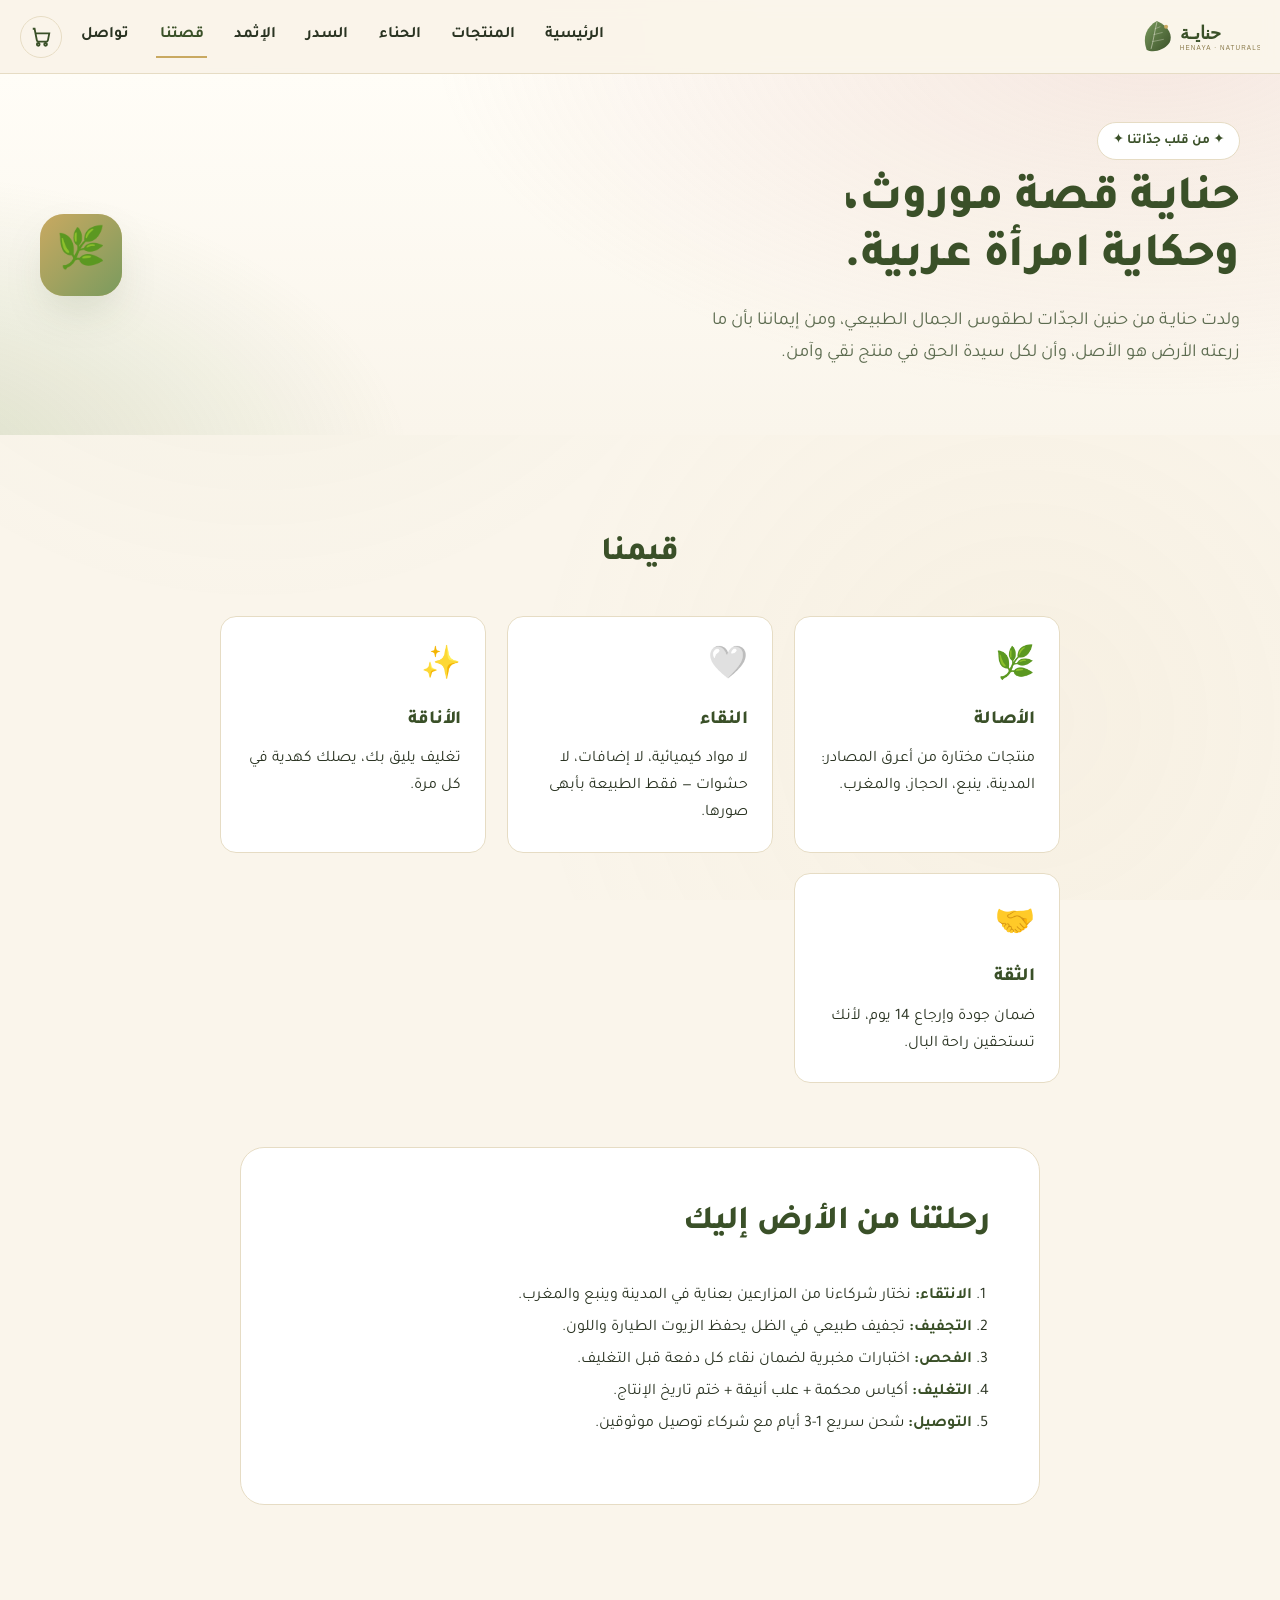
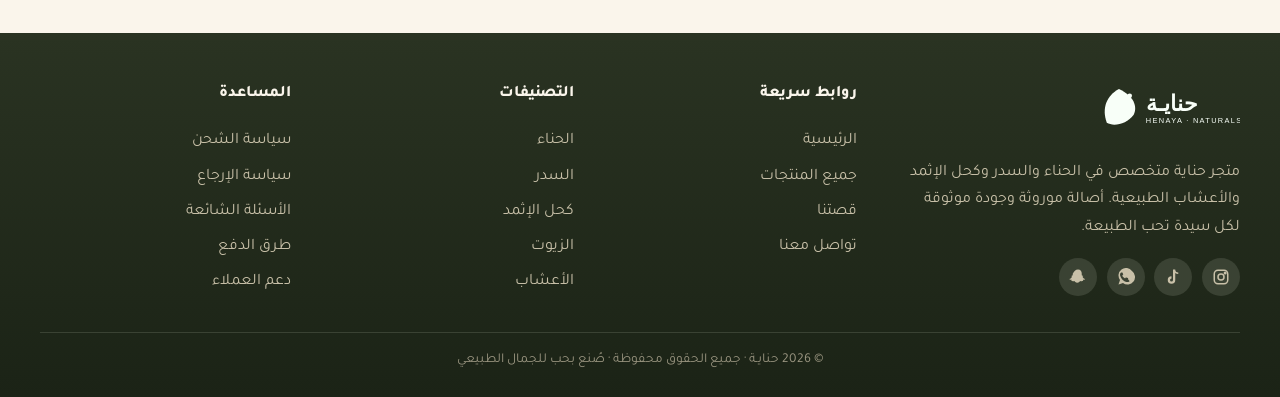
==== about.html @ ec39cd54 "🌿 Initial release — Henaya store Complete Arabic RTL e-commerce store for natural beauty products (h" ====
<!doctype html>
<html lang="ar" dir="rtl">
<head>
<meta charset="utf-8" />
<meta name="viewport" content="width=device-width,initial-scale=1" />
<title>قصتنا — حنايـة</title>
<link rel="icon" type="image/svg+xml" href="assets/img/favicon.svg" />
<link href="https://fonts.googleapis.com/css2?family=Tajawal:wght@400;500;700;800&display=swap" rel="stylesheet">
<link rel="stylesheet" href="assets/css/styles.css" />
</head>
<body>
<main>
  <section class="hero" style="padding:3rem 0;">
    <div class="container grid">
      <div>
        <span class="eyebrow">✦ من قلب جدّاتنا ✦</span>
        <h1 style="margin:.8rem 0;">حنايـة قصة موروث،<br/>وحكاية امرأة عربية.</h1>
        <p class="lead">
          ولدت حنايـة من حنين الجدّات لطقوس الجمال الطبيعي، ومن إيماننا بأن
          ما زرعته الأرض هو الأصل، وأن لكل سيدة الحق في منتج نقي وآمن.
        </p>
      </div>
      <div class="hero-art">
        <img src="https://images.unsplash.com/photo-1610631687662-cf078787e9ae?w=1100&q=80&auto=format&fit=crop" alt="موروث الجمال"
          onerror="this.outerHTML='<div class=&quot;img-fallback&quot; style=&quot;font-size:2.5rem&quot;>🌿</div>'" />
      </div>
    </div>
  </section>

  <section class="section">
    <div class="container" style="max-width:880px;">
      <h2 style="text-align:center;">قيمنا</h2>
      <div class="cards" style="grid-template-columns:repeat(auto-fit,minmax(220px,1fr));margin-top:2rem;">
        <div class="testi"><div style="font-size:2rem;">🌿</div><h3 style="margin:0;">الأصالة</h3><p>منتجات مختارة من أعرق المصادر: المدينة، ينبع، الحجاز، والمغرب.</p></div>
        <div class="testi"><div style="font-size:2rem;">🤍</div><h3 style="margin:0;">النقاء</h3><p>لا مواد كيميائية، لا إضافات، لا حشوات — فقط الطبيعة بأبهى صورها.</p></div>
        <div class="testi"><div style="font-size:2rem;">✨</div><h3 style="margin:0;">الأناقة</h3><p>تغليف يليق بك، يصلك كهدية في كل مرة.</p></div>
        <div class="testi"><div style="font-size:2rem;">🤝</div><h3 style="margin:0;">الثقة</h3><p>ضمان جودة وإرجاع 14 يوم، لأنك تستحقين راحة البال.</p></div>
      </div>
    </div>
  </section>

  <section class="section" style="padding-top:0;">
    <div class="container" style="max-width:800px;background:#fff;border:1px solid var(--line);border-radius:24px;padding:3rem;">
      <h2 style="margin-top:0;">رحلتنا من الأرض إليك</h2>
      <ol style="padding-inline-start:1.2rem;line-height:2;color:var(--ink);">
        <li><b style="color:var(--primary-dark);">الانتقاء:</b> نختار شركاءنا من المزارعين بعناية في المدينة وينبع والمغرب.</li>
        <li><b style="color:var(--primary-dark);">التجفيف:</b> تجفيف طبيعي في الظل يحفظ الزيوت الطيارة واللون.</li>
        <li><b style="color:var(--primary-dark);">الفحص:</b> اختبارات مخبرية لضمان نقاء كل دفعة قبل التغليف.</li>
        <li><b style="color:var(--primary-dark);">التغليف:</b> أكياس محكمة + علب أنيقة + ختم تاريخ الإنتاج.</li>
        <li><b style="color:var(--primary-dark);">التوصيل:</b> شحن سريع 1-3 أيام مع شركاء توصيل موثوقين.</li>
      </ol>
    </div>
  </section>
</main>

<script src="assets/js/data.js"></script>
<script src="assets/js/ui.js"></script>
<script src="assets/js/cart.js"></script>
<script>Henaya.injectChrome('about');</script>
</body>
</html>
---- assets/css/styles.css ----
/* ===== حناية — Brand styles ===== */
:root{
  --primary:#4F6B3A;        /* henna green */
  --primary-dark:#3A5028;
  --primary-light:#7A9B5E;
  --accent:#C9A961;         /* gold */
  --rose:#D9A89C;           /* feminine warm */
  --cream:#FAF5EB;          /* page bg */
  --cream-2:#F3EAD7;
  --ink:#2A3322;
  --ink-soft:#5C6B4F;
  --line:#E6DCC4;
  --danger:#A24A3A;
  --shadow: 0 8px 28px -12px rgba(58,80,40,.25);
  --shadow-lg: 0 20px 50px -20px rgba(58,80,40,.35);
}

*{ box-sizing:border-box; }
html,body{ margin:0; padding:0; }
body{
  font-family:'Tajawal','Cairo',system-ui,sans-serif;
  background:var(--cream);
  color:var(--ink);
  direction:rtl;
  line-height:1.7;
  -webkit-font-smoothing:antialiased;
}

/* Botanical paper texture overlay */
body::before{
  content:"";
  position:fixed; inset:0;
  pointer-events:none;
  background-image:
    radial-gradient(circle at 20% 10%, rgba(122,155,94,.06) 0, transparent 40%),
    radial-gradient(circle at 80% 80%, rgba(201,169,97,.06) 0, transparent 40%);
  z-index:0;
}
main,header,footer{ position:relative; z-index:1; }

a{ color:var(--primary-dark); text-decoration:none; }
a:hover{ color:var(--primary); }

h1,h2,h3,h4{ color:var(--primary-dark); font-weight:800; letter-spacing:-.01em; }
h1{ font-size:clamp(1.9rem,4vw,3rem); line-height:1.2; }
h2{ font-size:clamp(1.5rem,2.6vw,2.1rem); }

/* ===== Layout ===== */
.container{ max-width:1240px; margin:0 auto; padding:0 1.25rem; }

/* ===== Header ===== */
.site-header{
  position:sticky; top:0; z-index:50;
  background:rgba(250,245,235,.92);
  backdrop-filter:saturate(140%) blur(8px);
  border-bottom:1px solid var(--line);
}
.site-header .bar{
  display:flex; align-items:center; gap:1rem;
  padding:.85rem 0;
}
.site-header .logo{ display:flex; align-items:center; }
.site-header .logo img{ height:46px; width:auto; }
.nav{ display:flex; gap:1.5rem; margin-inline-start:auto; }
.nav a{ font-weight:600; color:var(--ink); padding:.4rem .2rem; border-bottom:2px solid transparent; transition:all .2s; }
.nav a:hover, .nav a.active{ color:var(--primary-dark); border-color:var(--accent); }
.icon-btn{
  background:transparent; border:1px solid var(--line); border-radius:999px;
  width:42px; height:42px; display:inline-flex; align-items:center; justify-content:center;
  cursor:pointer; position:relative; color:var(--primary-dark); transition:all .2s;
}
.icon-btn:hover{ background:#fff; border-color:var(--primary-light); }
.cart-badge{
  position:absolute; top:-4px; right:-4px;
  background:var(--accent); color:#fff;
  font-size:.7rem; font-weight:700;
  width:20px; height:20px; border-radius:999px;
  display:inline-flex; align-items:center; justify-content:center;
  border:2px solid var(--cream);
}
.menu-toggle{ display:none; }
@media (max-width:820px){
  .nav{ display:none; position:absolute; top:100%; right:0; left:0;
    flex-direction:column; gap:0; background:#fff; padding:1rem; border-bottom:1px solid var(--line); }
  .nav.open{ display:flex; }
  .nav a{ padding:.7rem .4rem; border-bottom:1px solid var(--line); }
  .menu-toggle{ display:inline-flex; }
}

/* ===== Buttons ===== */
.btn{
  display:inline-flex; align-items:center; justify-content:center; gap:.5rem;
  padding:.8rem 1.5rem; border-radius:999px; font-weight:700; font-size:1rem;
  border:1px solid transparent; cursor:pointer; transition:all .2s;
  text-decoration:none;
}
.btn-primary{ background:var(--primary-dark); color:#fff; }
.btn-primary:hover{ background:var(--primary); color:#fff; transform:translateY(-1px); box-shadow:var(--shadow); }
.btn-outline{ background:transparent; color:var(--primary-dark); border-color:var(--primary-dark); }
.btn-outline:hover{ background:var(--primary-dark); color:#fff; }
.btn-gold{ background:var(--accent); color:#fff; }
.btn-gold:hover{ background:#b89651; }
.btn-ghost{ background:#fff; color:var(--primary-dark); border-color:var(--line); }
.btn-sm{ padding:.5rem 1rem; font-size:.9rem; }
.btn-block{ width:100%; }

/* ===== Hero ===== */
.hero{
  position:relative; overflow:hidden;
  background:
    radial-gradient(1200px 600px at 90% -10%, rgba(217,168,156,.25) 0%, transparent 60%),
    radial-gradient(900px 500px at -10% 110%, rgba(122,155,94,.25) 0%, transparent 60%),
    linear-gradient(180deg, #FFFDF7 0%, var(--cream) 100%);
  padding:4rem 0 5rem;
}
.hero .grid{
  display:grid; grid-template-columns: 1.1fr .9fr; gap:3rem; align-items:center;
}
@media (max-width:820px){ .hero .grid{ grid-template-columns:1fr; } }
.hero .eyebrow{
  display:inline-flex; align-items:center; gap:.5rem;
  background:#fff; color:var(--primary-dark);
  padding:.4rem .9rem; border-radius:999px;
  font-weight:700; font-size:.85rem;
  border:1px solid var(--line);
}
.hero p.lead{ font-size:1.15rem; color:var(--ink-soft); max-width:540px; }
.hero .actions{ display:flex; gap:.75rem; flex-wrap:wrap; margin-top:1.5rem; }
.hero-art{
  position:relative; aspect-ratio:1/1; max-width:520px; margin-inline-start:auto;
  border-radius:24px; overflow:hidden;
  background:linear-gradient(135deg,#E8DCC2 0%, #C9A961 100%);
  box-shadow:var(--shadow-lg);
}
.hero-art img{ width:100%; height:100%; object-fit:cover; mix-blend-mode:multiply; opacity:.95; }
.hero-art .badge{
  position:absolute; bottom:18px; right:18px;
  background:#fff; color:var(--primary-dark); padding:.7rem 1rem;
  border-radius:14px; font-weight:700; box-shadow:var(--shadow);
  font-size:.9rem;
}

/* ===== Section ===== */
.section{ padding:4rem 0; }
.section .head{ display:flex; align-items:end; justify-content:space-between; gap:1rem; margin-bottom:2rem; flex-wrap:wrap; }
.section .head p{ color:var(--ink-soft); margin:.3rem 0 0; max-width:560px; }

/* ===== Cards ===== */
.cards{
  display:grid; grid-template-columns:repeat(auto-fill,minmax(240px,1fr));
  gap:1.3rem;
}
.card{
  background:#fff; border-radius:18px; overflow:hidden;
  border:1px solid var(--line);
  display:flex; flex-direction:column;
  transition:transform .25s, box-shadow .25s;
}
.card:hover{ transform:translateY(-3px); box-shadow:var(--shadow); }
.card .img{
  aspect-ratio:1/1; background:var(--cream-2);
  position:relative; overflow:hidden;
}
.card .img img{ width:100%; height:100%; object-fit:cover; transition:transform .5s; }
.card:hover .img img{ transform:scale(1.05); }
.card .img .tag{
  position:absolute; top:10px; right:10px;
  background:var(--primary-dark); color:#fff;
  padding:.25rem .6rem; border-radius:999px;
  font-size:.72rem; font-weight:700;
}
.card .img .tag.new{ background:var(--accent); }
.card .img .tag.sale{ background:var(--danger); }
.card .body{ padding:1rem 1.1rem; display:flex; flex-direction:column; gap:.4rem; flex:1; }
.card .cat{ font-size:.78rem; color:var(--ink-soft); font-weight:600; }
.card .name{ font-weight:800; color:var(--primary-dark); font-size:1.05rem; line-height:1.4; min-height:2.8em; }
.card .rating{ font-size:.8rem; color:#9a8a4a; }
.card .price-row{ display:flex; align-items:baseline; gap:.5rem; margin-top:auto; }
.card .price{ color:var(--primary-dark); font-weight:800; font-size:1.15rem; }
.card .price .sar{ font-size:.75rem; color:var(--ink-soft); font-weight:600; }
.card .old{ color:#a99; text-decoration:line-through; font-size:.85rem; }
.card .actions{ display:flex; gap:.5rem; padding:0 1.1rem 1rem; }
.card .actions .btn{ flex:1; }

/* ===== Categories strip ===== */
.cats{ display:grid; grid-template-columns:repeat(auto-fit,minmax(150px,1fr)); gap:1rem; }
.cat-card{
  background:#fff; border:1px solid var(--line); border-radius:16px;
  padding:1.3rem 1rem; text-align:center;
  display:flex; flex-direction:column; align-items:center; gap:.6rem;
  transition:all .2s; cursor:pointer; color:var(--primary-dark);
}
.cat-card:hover{ border-color:var(--primary-light); transform:translateY(-3px); box-shadow:var(--shadow); }
.cat-card .ico{
  width:54px; height:54px; border-radius:50%;
  background:linear-gradient(135deg,var(--cream-2),var(--cream));
  display:inline-flex; align-items:center; justify-content:center;
  color:var(--primary-dark);
}
.cat-card span{ font-weight:700; }

/* ===== Filter bar ===== */
.toolbar{
  background:#fff; border:1px solid var(--line); border-radius:16px;
  padding:1rem; display:flex; gap:1rem; align-items:center; flex-wrap:wrap;
  margin-bottom:1.5rem;
}
.toolbar select, .toolbar input{
  font-family:inherit; border:1px solid var(--line); border-radius:10px;
  padding:.6rem .8rem; background:var(--cream); color:var(--ink);
  font-size:.95rem; min-width:160px;
}
.toolbar input{ flex:1; min-width:200px; }
.chip{
  background:var(--cream-2); border:1px solid var(--line); color:var(--primary-dark);
  border-radius:999px; padding:.4rem 1rem; font-weight:700; font-size:.85rem;
  cursor:pointer; transition:all .15s;
}
.chip.active, .chip:hover{ background:var(--primary-dark); color:#fff; border-color:var(--primary-dark); }

/* ===== Product detail ===== */
.pd{ display:grid; grid-template-columns:1.1fr 1fr; gap:2.5rem; }
@media (max-width:820px){ .pd{ grid-template-columns:1fr; } }
.pd .gallery{ background:#fff; border:1px solid var(--line); border-radius:20px; padding:1rem; }
.pd .gallery .main{ aspect-ratio:1/1; border-radius:14px; overflow:hidden; background:var(--cream-2); }
.pd .gallery .main img{ width:100%; height:100%; object-fit:cover; }
.pd .gallery .thumbs{ display:grid; grid-template-columns:repeat(4,1fr); gap:.5rem; margin-top:.7rem; }
.pd .gallery .thumbs img{ width:100%; aspect-ratio:1/1; object-fit:cover; border-radius:10px; cursor:pointer; border:2px solid transparent; }
.pd .gallery .thumbs img.active, .pd .gallery .thumbs img:hover{ border-color:var(--primary); }
.pd .info h1{ margin:.3rem 0; }
.pd .info .price-row{ display:flex; align-items:baseline; gap:.7rem; margin:.8rem 0; }
.pd .info .price{ color:var(--primary-dark); font-weight:800; font-size:2rem; }
.pd .info .desc{ color:var(--ink-soft); }
.pd .info .meta{ display:grid; grid-template-columns:1fr 1fr; gap:.6rem; margin:1rem 0; }
.pd .info .meta div{ background:#fff; border:1px solid var(--line); border-radius:12px; padding:.7rem .9rem; font-size:.9rem; }
.pd .info .meta b{ display:block; color:var(--primary-dark); margin-bottom:.2rem; font-size:.78rem; }
.qty{ display:inline-flex; align-items:center; border:1px solid var(--line); border-radius:999px; overflow:hidden; background:#fff; }
.qty button{ background:transparent; border:0; width:38px; height:38px; cursor:pointer; color:var(--primary-dark); font-size:1.1rem; }
.qty input{ width:44px; border:0; text-align:center; font-weight:700; background:transparent; }

.tabs{ margin-top:2.5rem; }
.tabs .nav{ display:flex; gap:.4rem; border-bottom:1px solid var(--line); margin-bottom:1rem; flex-wrap:wrap; position:static; flex-direction:row; padding:0; background:transparent; }
.tabs .nav button{
  background:transparent; border:0; padding:.7rem 1rem; cursor:pointer;
  color:var(--ink-soft); font-weight:700; border-bottom:2px solid transparent;
}
.tabs .nav button.active{ color:var(--primary-dark); border-color:var(--accent); }
.tabs .pane{ display:none; background:#fff; border:1px solid var(--line); border-radius:14px; padding:1.5rem; }
.tabs .pane.active{ display:block; }

/* ===== Cart / Checkout ===== */
.layout-2{ display:grid; grid-template-columns:1.6fr .9fr; gap:1.5rem; }
@media (max-width:820px){ .layout-2{ grid-template-columns:1fr; } }
.panel{ background:#fff; border:1px solid var(--line); border-radius:18px; padding:1.5rem; }
.cart-line{ display:grid; grid-template-columns:90px 1fr auto; gap:1rem; padding:1rem 0; border-bottom:1px solid var(--line); align-items:center; }
.cart-line:last-child{ border-bottom:0; }
.cart-line img{ width:90px; height:90px; object-fit:cover; border-radius:12px; background:var(--cream-2); }
.cart-line .name{ font-weight:800; color:var(--primary-dark); }
.cart-line .row{ display:flex; align-items:center; justify-content:space-between; margin-top:.4rem; gap:.5rem; flex-wrap:wrap; }
.cart-line .remove{ background:transparent; border:0; color:var(--danger); cursor:pointer; font-weight:700; }
.summary-row{ display:flex; justify-content:space-between; padding:.5rem 0; color:var(--ink); }
.summary-row.total{ border-top:1px dashed var(--line); margin-top:.5rem; padding-top:1rem; font-weight:800; font-size:1.2rem; color:var(--primary-dark); }

input.field, select.field, textarea.field{
  width:100%; font-family:inherit; padding:.75rem .9rem;
  border:1px solid var(--line); border-radius:12px; background:var(--cream);
  color:var(--ink); font-size:.95rem;
}
input.field:focus, select.field:focus, textarea.field:focus{ outline:0; border-color:var(--primary-light); background:#fff; }
label.lbl{ font-weight:700; color:var(--primary-dark); font-size:.9rem; display:block; margin:0 0 .35rem; }
.form-row{ display:grid; grid-template-columns:1fr 1fr; gap:1rem; margin-bottom:1rem; }
@media (max-width:600px){ .form-row{ grid-template-columns:1fr; } }

/* ===== Features strip ===== */
.features{
  background:#fff; border-top:1px solid var(--line); border-bottom:1px solid var(--line);
  padding:2rem 0;
}
.features .grid{
  display:grid; grid-template-columns:repeat(auto-fit,minmax(200px,1fr)); gap:1.2rem;
}
.feature{ display:flex; gap:.9rem; align-items:flex-start; }
.feature .ico{
  flex-shrink:0; width:46px; height:46px; border-radius:12px;
  background:linear-gradient(135deg,var(--primary-light),var(--primary-dark));
  color:#fff; display:inline-flex; align-items:center; justify-content:center;
}
.feature b{ display:block; color:var(--primary-dark); }
.feature small{ color:var(--ink-soft); font-size:.85rem; }

/* ===== Testimonials ===== */
.testi{
  background:#fff; border:1px solid var(--line); border-radius:16px;
  padding:1.5rem; display:flex; flex-direction:column; gap:.6rem;
}
.testi .stars{ color:var(--accent); }
.testi p{ color:var(--ink); margin:0; }
.testi .who{ color:var(--ink-soft); font-size:.85rem; font-weight:700; margin-top:.5rem; }

/* ===== Footer ===== */
footer{
  background:linear-gradient(180deg,#2A3322 0%,#1B2316 100%);
  color:#D8D2BD; padding:3rem 0 1.5rem; margin-top:4rem;
}
footer h4{ color:#FAF5EB; margin:0 0 1rem; font-size:1rem; }
footer a{ color:#C8C0A8; display:block; padding:.25rem 0; }
footer a:hover{ color:#fff; }
footer .grid{ display:grid; grid-template-columns:1.4fr 1fr 1fr 1fr; gap:2rem; }
@media (max-width:820px){ footer .grid{ grid-template-columns:1fr 1fr; } }
@media (max-width:520px){ footer .grid{ grid-template-columns:1fr; } }
footer .copy{ border-top:1px solid #3a4233; margin-top:2rem; padding-top:1rem; text-align:center; font-size:.85rem; color:#9A9580; }
footer .social{ display:flex; gap:.6rem; margin-top:.8rem; }
footer .social a{
  width:38px; height:38px; border-radius:50%;
  background:#3a4233; display:inline-flex; align-items:center; justify-content:center;
  padding:0;
}
footer .social a:hover{ background:var(--accent); color:#fff; }

/* ===== Toast ===== */
.toast{
  position:fixed; bottom:24px; left:50%; transform:translate(-50%,20px);
  background:var(--primary-dark); color:#fff; padding:.8rem 1.3rem;
  border-radius:999px; font-weight:700; box-shadow:var(--shadow-lg);
  opacity:0; pointer-events:none; transition:all .3s;
  z-index:1000;
}
.toast.show{ opacity:1; transform:translate(-50%,0); pointer-events:auto; }

/* ===== Empty state ===== */
.empty{
  text-align:center; padding:3rem 1rem; color:var(--ink-soft);
}
.empty .ico{
  width:80px; height:80px; border-radius:50%; background:var(--cream-2);
  display:inline-flex; align-items:center; justify-content:center;
  color:var(--primary); margin-bottom:1rem;
}

/* Image fallback when product photo fails */
.img-fallback{
  display:flex; align-items:center; justify-content:center;
  background:linear-gradient(135deg,#C9A961 0%, #7A9B5E 100%);
  color:#fff; font-weight:800; font-size:1.1rem;
  width:100%; height:100%; padding:1rem; text-align:center;
}
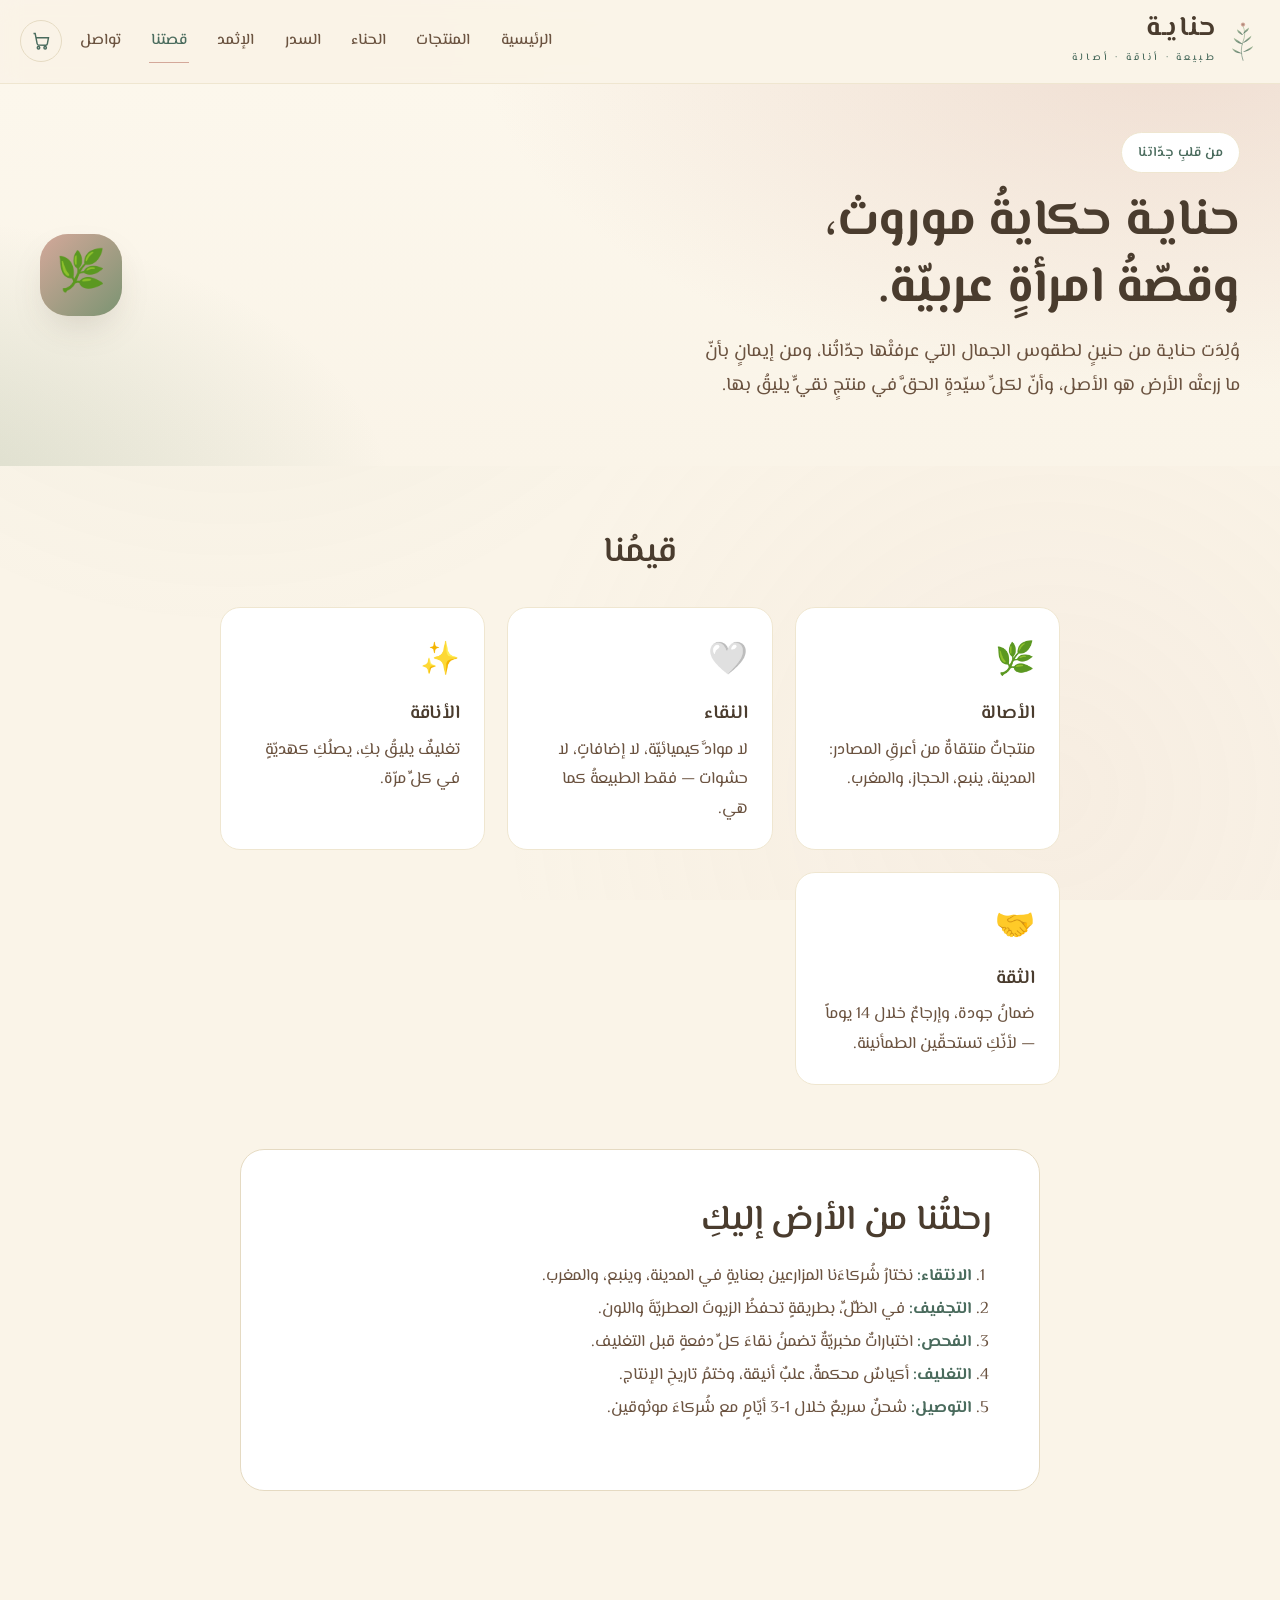
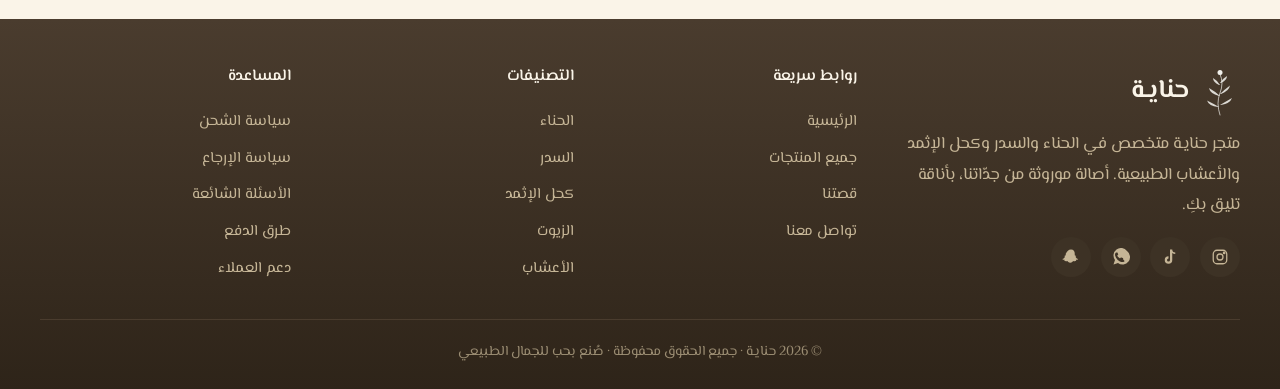
==== commit 5d0ab4dc: "هوية أنثوية: سيج وكاكاو وبيج، خط El Messiri، شعار رفيع، نصوص شاعرية" ====
--- a/about.html
+++ b/about.html
@@ -5,7 +5,7 @@
 <meta name="viewport" content="width=device-width,initial-scale=1" />
 <title>قصتنا — حنايـة</title>
 <link rel="icon" type="image/svg+xml" href="assets/img/favicon.svg" />
-<link href="https://fonts.googleapis.com/css2?family=Tajawal:wght@400;500;700;800&display=swap" rel="stylesheet">
+<link href="https://fonts.googleapis.com/css2?family=El+Messiri:wght@400;500;600;700&display=swap" rel="stylesheet">
 <link rel="stylesheet" href="assets/css/styles.css" />
 </head>
 <body>
@@ -13,11 +13,12 @@
   <section class="hero" style="padding:3rem 0;">
     <div class="container grid">
       <div>
-        <span class="eyebrow">✦ من قلب جدّاتنا ✦</span>
-        <h1 style="margin:.8rem 0;">حنايـة قصة موروث،<br/>وحكاية امرأة عربية.</h1>
+        <span class="eyebrow">من قلبِ جدّاتنا</span>
+        <h1>حنايـة حكايةُ موروث،<br/>وقصّةُ امرأةٍ عربيّة.</h1>
         <p class="lead">
-          ولدت حنايـة من حنين الجدّات لطقوس الجمال الطبيعي، ومن إيماننا بأن
-          ما زرعته الأرض هو الأصل، وأن لكل سيدة الحق في منتج نقي وآمن.
+          وُلِدَت حنايـة من حنينٍ لطقوس الجمال التي عرفتْها جدّاتُنا،
+          ومن إيمانٍ بأنّ ما زرعتْه الأرض هو الأصل، وأنّ لكلِّ سيّدةٍ
+          الحقَّ في منتجٍ نقيٍّ يليقُ بها.
         </p>
       </div>
       <div class="hero-art">
@@ -29,25 +30,25 @@
 
   <section class="section">
     <div class="container" style="max-width:880px;">
-      <h2 style="text-align:center;">قيمنا</h2>
+      <h2 style="text-align:center;">قيمُنا</h2>
       <div class="cards" style="grid-template-columns:repeat(auto-fit,minmax(220px,1fr));margin-top:2rem;">
-        <div class="testi"><div style="font-size:2rem;">🌿</div><h3 style="margin:0;">الأصالة</h3><p>منتجات مختارة من أعرق المصادر: المدينة، ينبع، الحجاز، والمغرب.</p></div>
-        <div class="testi"><div style="font-size:2rem;">🤍</div><h3 style="margin:0;">النقاء</h3><p>لا مواد كيميائية، لا إضافات، لا حشوات — فقط الطبيعة بأبهى صورها.</p></div>
-        <div class="testi"><div style="font-size:2rem;">✨</div><h3 style="margin:0;">الأناقة</h3><p>تغليف يليق بك، يصلك كهدية في كل مرة.</p></div>
-        <div class="testi"><div style="font-size:2rem;">🤝</div><h3 style="margin:0;">الثقة</h3><p>ضمان جودة وإرجاع 14 يوم، لأنك تستحقين راحة البال.</p></div>
+        <div class="testi"><div style="font-size:2rem;">🌿</div><h3 style="margin:0;">الأصالة</h3><p>منتجاتٌ منتقاةٌ من أعرقِ المصادر: المدينة، ينبع، الحجاز، والمغرب.</p></div>
+        <div class="testi"><div style="font-size:2rem;">🤍</div><h3 style="margin:0;">النقاء</h3><p>لا موادَّ كيميائيّة، لا إضافاتٍ، لا حشوات — فقط الطبيعةُ كما هي.</p></div>
+        <div class="testi"><div style="font-size:2rem;">✨</div><h3 style="margin:0;">الأناقة</h3><p>تغليفٌ يليقُ بكِ، يصلُكِ كهديّةٍ في كلِّ مرّة.</p></div>
+        <div class="testi"><div style="font-size:2rem;">🤝</div><h3 style="margin:0;">الثقة</h3><p>ضمانُ جودة، وإرجاعٌ خلال 14 يوماً — لأنّكِ تستحقّين الطمأنينة.</p></div>
       </div>
     </div>
   </section>
 
   <section class="section" style="padding-top:0;">
     <div class="container" style="max-width:800px;background:#fff;border:1px solid var(--line);border-radius:24px;padding:3rem;">
-      <h2 style="margin-top:0;">رحلتنا من الأرض إليك</h2>
-      <ol style="padding-inline-start:1.2rem;line-height:2;color:var(--ink);">
-        <li><b style="color:var(--primary-dark);">الانتقاء:</b> نختار شركاءنا من المزارعين بعناية في المدينة وينبع والمغرب.</li>
-        <li><b style="color:var(--primary-dark);">التجفيف:</b> تجفيف طبيعي في الظل يحفظ الزيوت الطيارة واللون.</li>
-        <li><b style="color:var(--primary-dark);">الفحص:</b> اختبارات مخبرية لضمان نقاء كل دفعة قبل التغليف.</li>
-        <li><b style="color:var(--primary-dark);">التغليف:</b> أكياس محكمة + علب أنيقة + ختم تاريخ الإنتاج.</li>
-        <li><b style="color:var(--primary-dark);">التوصيل:</b> شحن سريع 1-3 أيام مع شركاء توصيل موثوقين.</li>
+      <h2 style="margin-top:0;">رحلتُنا من الأرض إليكِ</h2>
+      <ol style="padding-inline-start:1.2rem;line-height:2;color:var(--cocoa);">
+        <li><b style="color:var(--sage-deep);">الانتقاء:</b> نختارُ شُركاءَنا المزارعين بعنايةٍ في المدينة، وينبع، والمغرب.</li>
+        <li><b style="color:var(--sage-deep);">التجفيف:</b> في الظِّلِّ، بطريقةٍ تحفظُ الزيوتَ العطريّةَ واللون.</li>
+        <li><b style="color:var(--sage-deep);">الفحص:</b> اختباراتٌ مخبريّةٌ تضمنُ نقاءَ كلِّ دفعةٍ قبل التغليف.</li>
+        <li><b style="color:var(--sage-deep);">التغليف:</b> أكياسٌ محكمةٌ، علبٌ أنيقة، وختمُ تاريخِ الإنتاج.</li>
+        <li><b style="color:var(--sage-deep);">التوصيل:</b> شحنٌ سريعٌ خلال 1-3 أيّامٍ مع شُركاءَ موثوقين.</li>
       </ol>
     </div>
   </section>
--- a/assets/css/styles.css
+++ b/assets/css/styles.css
@@ -1,49 +1,84 @@
-/* ===== حناية — Brand styles ===== */
+/* ===== حنايـة — هوية أنثوية طبيعية ===== */
 :root{
-  --primary:#4F6B3A;        /* henna green */
-  --primary-dark:#3A5028;
-  --primary-light:#7A9B5E;
-  --accent:#C9A961;         /* gold */
-  --rose:#D9A89C;           /* feminine warm */
-  --cream:#FAF5EB;          /* page bg */
-  --cream-2:#F3EAD7;
-  --ink:#2A3322;
-  --ink-soft:#5C6B4F;
-  --line:#E6DCC4;
-  --danger:#A24A3A;
-  --shadow: 0 8px 28px -12px rgba(58,80,40,.25);
-  --shadow-lg: 0 20px 50px -20px rgba(58,80,40,.35);
+  /* Greens — sage, soft & feminine */
+  --sage-deep: #4A6B5D;       /* أخضر سيج عميق */
+  --sage:      #7B9472;       /* أخضر سيج رئيسي */
+  --sage-soft: #C8D4BB;       /* أخضر فاتح للخلفيات */
+
+  /* Browns — cocoa, warm beauty tone */
+  --cocoa-deep: #4A3C2E;      /* بني عميق للعناوين */
+  --cocoa:      #6B5340;      /* بني للنصوص */
+  --cocoa-soft: #9C8266;      /* بني فاتح للنصوص الثانوية */
+
+  /* Beige & cream — page warmth */
+  --beige:      #E8DDC8;      /* بيج */
+  --beige-soft: #F0E8D6;      /* بيج فاتح للبطاقات */
+  --cream:      #FAF4E8;      /* كريمي خلفية الصفحة */
+  --cream-2:    #F5EFE0;      /* كريمي أعمق قليلاً */
+
+  /* Feminine warm accents */
+  --rose:       #D4A89A;      /* وردي ترابي */
+  --rose-soft:  #EBD2C9;      /* وردي فاتح */
+
+  /* Gold — used very sparingly */
+  --gold:       #BFA068;      /* ذهبي خفيف للشارات الفاخرة فقط */
+
+  /* Functional */
+  --line:       #E5DAC2;
+  --line-soft:  #EFE6D0;
+  --danger:     #B57565;
+
+  --shadow:    0 4px 18px -8px rgba(74,60,46,.18);
+  --shadow-lg: 0 16px 40px -16px rgba(74,60,46,.28);
+
+  /* Aliases used elsewhere — kept for backward compat */
+  --primary:        var(--sage-deep);
+  --primary-dark:   var(--sage-deep);
+  --primary-light:  var(--sage);
+  --accent:         var(--rose);
+  --ink:            var(--cocoa);
+  --ink-soft:       var(--cocoa-soft);
 }
 
 *{ box-sizing:border-box; }
 html,body{ margin:0; padding:0; }
 body{
-  font-family:'Tajawal','Cairo',system-ui,sans-serif;
+  font-family:'El Messiri','Tajawal',system-ui,sans-serif;
   background:var(--cream);
-  color:var(--ink);
+  color:var(--cocoa);
   direction:rtl;
-  line-height:1.7;
+  line-height:1.85;
+  font-size:16.5px;
   -webkit-font-smoothing:antialiased;
 }
 
-/* Botanical paper texture overlay */
+/* subtle botanical glow */
 body::before{
   content:"";
   position:fixed; inset:0;
   pointer-events:none;
   background-image:
-    radial-gradient(circle at 20% 10%, rgba(122,155,94,.06) 0, transparent 40%),
-    radial-gradient(circle at 80% 80%, rgba(201,169,97,.06) 0, transparent 40%);
+    radial-gradient(circle at 18% 8%, rgba(123,148,114,.07) 0, transparent 42%),
+    radial-gradient(circle at 82% 88%, rgba(212,168,154,.08) 0, transparent 42%);
   z-index:0;
 }
 main,header,footer{ position:relative; z-index:1; }
 
-a{ color:var(--primary-dark); text-decoration:none; }
-a:hover{ color:var(--primary); }
-
-h1,h2,h3,h4{ color:var(--primary-dark); font-weight:800; letter-spacing:-.01em; }
-h1{ font-size:clamp(1.9rem,4vw,3rem); line-height:1.2; }
-h2{ font-size:clamp(1.5rem,2.6vw,2.1rem); }
+a{ color:var(--sage-deep); text-decoration:none; transition:color .2s; }
+a:hover{ color:var(--cocoa); }
+
+h1,h2,h3,h4{
+  color:var(--cocoa-deep);
+  font-weight:600;
+  letter-spacing:-.005em;
+  line-height:1.3;
+  margin:0 0 .6rem;
+}
+h1{ font-size:clamp(2rem,4.4vw,3.2rem); font-weight:700; }
+h2{ font-size:clamp(1.5rem,2.8vw,2.2rem); }
+h3{ font-size:1.2rem; }
+
+p{ margin:0 0 .9rem; }
 
 /* ===== Layout ===== */
 .container{ max-width:1240px; margin:0 auto; padding:0 1.25rem; }
@@ -51,296 +86,390 @@
 /* ===== Header ===== */
 .site-header{
   position:sticky; top:0; z-index:50;
-  background:rgba(250,245,235,.92);
-  backdrop-filter:saturate(140%) blur(8px);
-  border-bottom:1px solid var(--line);
+  background:rgba(250,244,232,.94);
+  backdrop-filter:saturate(140%) blur(10px);
+  border-bottom:1px solid var(--line-soft);
 }
 .site-header .bar{
   display:flex; align-items:center; gap:1rem;
-  padding:.85rem 0;
-}
-.site-header .logo{ display:flex; align-items:center; }
-.site-header .logo img{ height:46px; width:auto; }
-.nav{ display:flex; gap:1.5rem; margin-inline-start:auto; }
-.nav a{ font-weight:600; color:var(--ink); padding:.4rem .2rem; border-bottom:2px solid transparent; transition:all .2s; }
-.nav a:hover, .nav a.active{ color:var(--primary-dark); border-color:var(--accent); }
+  padding:.95rem 0;
+}
+.site-header .logo{
+  display:flex; align-items:center; gap:.6rem;
+  color:var(--cocoa-deep);
+}
+.site-header .logo img{ height:42px; width:auto; }
+.site-header .logo .wordmark{
+  font-family:'El Messiri',serif;
+  font-weight:700;
+  font-size:1.7rem;
+  letter-spacing:.04em;
+  color:var(--cocoa-deep);
+  line-height:1;
+}
+.site-header .logo .tagline{
+  display:block;
+  font-size:.62rem;
+  letter-spacing:.32em;
+  color:var(--sage-deep);
+  margin-top:.15rem;
+  font-weight:500;
+}
+
+.nav{ display:flex; gap:1.7rem; margin-inline-start:auto; }
+.nav a{
+  font-weight:500; color:var(--cocoa); padding:.4rem .1rem;
+  border-bottom:1.5px solid transparent; transition:all .2s;
+  font-size:.97rem;
+}
+.nav a:hover, .nav a.active{ color:var(--sage-deep); border-color:var(--rose); }
+
 .icon-btn{
   background:transparent; border:1px solid var(--line); border-radius:999px;
   width:42px; height:42px; display:inline-flex; align-items:center; justify-content:center;
-  cursor:pointer; position:relative; color:var(--primary-dark); transition:all .2s;
-}
-.icon-btn:hover{ background:#fff; border-color:var(--primary-light); }
+  cursor:pointer; position:relative; color:var(--sage-deep); transition:all .2s;
+}
+.icon-btn:hover{ background:#fff; border-color:var(--sage); color:var(--cocoa-deep); }
 .cart-badge{
   position:absolute; top:-4px; right:-4px;
-  background:var(--accent); color:#fff;
+  background:var(--rose); color:#fff;
   font-size:.7rem; font-weight:700;
   width:20px; height:20px; border-radius:999px;
   display:inline-flex; align-items:center; justify-content:center;
   border:2px solid var(--cream);
 }
 .menu-toggle{ display:none; }
-@media (max-width:820px){
+@media (max-width:880px){
+  .site-header .logo .tagline{ display:none; }
   .nav{ display:none; position:absolute; top:100%; right:0; left:0;
     flex-direction:column; gap:0; background:#fff; padding:1rem; border-bottom:1px solid var(--line); }
   .nav.open{ display:flex; }
-  .nav a{ padding:.7rem .4rem; border-bottom:1px solid var(--line); }
+  .nav a{ padding:.7rem .4rem; border-bottom:1px solid var(--line-soft); }
   .menu-toggle{ display:inline-flex; }
 }
 
 /* ===== Buttons ===== */
 .btn{
   display:inline-flex; align-items:center; justify-content:center; gap:.5rem;
-  padding:.8rem 1.5rem; border-radius:999px; font-weight:700; font-size:1rem;
+  padding:.78rem 1.6rem; border-radius:999px; font-weight:600; font-size:1rem;
   border:1px solid transparent; cursor:pointer; transition:all .2s;
-  text-decoration:none;
-}
-.btn-primary{ background:var(--primary-dark); color:#fff; }
-.btn-primary:hover{ background:var(--primary); color:#fff; transform:translateY(-1px); box-shadow:var(--shadow); }
-.btn-outline{ background:transparent; color:var(--primary-dark); border-color:var(--primary-dark); }
-.btn-outline:hover{ background:var(--primary-dark); color:#fff; }
-.btn-gold{ background:var(--accent); color:#fff; }
-.btn-gold:hover{ background:#b89651; }
-.btn-ghost{ background:#fff; color:var(--primary-dark); border-color:var(--line); }
-.btn-sm{ padding:.5rem 1rem; font-size:.9rem; }
+  text-decoration:none; font-family:inherit;
+}
+.btn-primary{ background:var(--sage-deep); color:#fff; }
+.btn-primary:hover{ background:var(--cocoa-deep); color:#fff; transform:translateY(-1px); box-shadow:var(--shadow); }
+.btn-outline{ background:transparent; color:var(--sage-deep); border-color:var(--sage-deep); }
+.btn-outline:hover{ background:var(--sage-deep); color:#fff; }
+.btn-gold{ background:var(--gold); color:#fff; }
+.btn-gold:hover{ background:#a98a55; }
+.btn-rose{ background:var(--rose); color:#fff; }
+.btn-rose:hover{ background:#b88876; }
+.btn-ghost{ background:#fff; color:var(--cocoa-deep); border-color:var(--line); }
+.btn-ghost:hover{ background:var(--beige-soft); border-color:var(--sage); }
+.btn-sm{ padding:.5rem 1.1rem; font-size:.9rem; }
 .btn-block{ width:100%; }
 
 /* ===== Hero ===== */
 .hero{
   position:relative; overflow:hidden;
   background:
-    radial-gradient(1200px 600px at 90% -10%, rgba(217,168,156,.25) 0%, transparent 60%),
-    radial-gradient(900px 500px at -10% 110%, rgba(122,155,94,.25) 0%, transparent 60%),
-    linear-gradient(180deg, #FFFDF7 0%, var(--cream) 100%);
-  padding:4rem 0 5rem;
+    radial-gradient(1200px 600px at 92% -10%, rgba(212,168,154,.32) 0%, transparent 58%),
+    radial-gradient(900px 500px at -10% 110%, rgba(123,148,114,.28) 0%, transparent 58%),
+    linear-gradient(180deg, #FCF7EC 0%, var(--cream) 100%);
+  padding:4.5rem 0 5.5rem;
 }
 .hero .grid{
   display:grid; grid-template-columns: 1.1fr .9fr; gap:3rem; align-items:center;
 }
-@media (max-width:820px){ .hero .grid{ grid-template-columns:1fr; } }
+@media (max-width:880px){ .hero .grid{ grid-template-columns:1fr; } }
 .hero .eyebrow{
   display:inline-flex; align-items:center; gap:.5rem;
-  background:#fff; color:var(--primary-dark);
-  padding:.4rem .9rem; border-radius:999px;
-  font-weight:700; font-size:.85rem;
-  border:1px solid var(--line);
-}
-.hero p.lead{ font-size:1.15rem; color:var(--ink-soft); max-width:540px; }
-.hero .actions{ display:flex; gap:.75rem; flex-wrap:wrap; margin-top:1.5rem; }
+  background:#fff; color:var(--sage-deep);
+  padding:.45rem 1rem; border-radius:999px;
+  font-weight:600; font-size:.85rem;
+  border:1px solid var(--line-soft);
+  letter-spacing:.03em;
+}
+.hero h1{ margin:1rem 0 .8rem; }
+.hero h1 em{ color:var(--rose); font-style:normal; font-family:'El Messiri',serif; }
+.hero p.lead{ font-size:1.15rem; color:var(--cocoa); max-width:540px; }
+.hero .actions{ display:flex; gap:.75rem; flex-wrap:wrap; margin-top:1.6rem; }
 .hero-art{
-  position:relative; aspect-ratio:1/1; max-width:520px; margin-inline-start:auto;
-  border-radius:24px; overflow:hidden;
-  background:linear-gradient(135deg,#E8DCC2 0%, #C9A961 100%);
+  position:relative; aspect-ratio:1/1; max-width:540px; margin-inline-start:auto;
+  border-radius:28px; overflow:hidden;
+  background:linear-gradient(135deg, var(--beige) 0%, var(--rose-soft) 100%);
   box-shadow:var(--shadow-lg);
 }
-.hero-art img{ width:100%; height:100%; object-fit:cover; mix-blend-mode:multiply; opacity:.95; }
+.hero-art img{ width:100%; height:100%; object-fit:cover; mix-blend-mode:multiply; opacity:.93; }
 .hero-art .badge{
   position:absolute; bottom:18px; right:18px;
-  background:#fff; color:var(--primary-dark); padding:.7rem 1rem;
-  border-radius:14px; font-weight:700; box-shadow:var(--shadow);
-  font-size:.9rem;
+  background:#fff; color:var(--sage-deep); padding:.7rem 1.1rem;
+  border-radius:14px; font-weight:600; box-shadow:var(--shadow);
+  font-size:.92rem;
 }
 
 /* ===== Section ===== */
 .section{ padding:4rem 0; }
 .section .head{ display:flex; align-items:end; justify-content:space-between; gap:1rem; margin-bottom:2rem; flex-wrap:wrap; }
-.section .head p{ color:var(--ink-soft); margin:.3rem 0 0; max-width:560px; }
+.section .head h2{ margin:0; }
+.section .head p{ color:var(--cocoa-soft); margin:.3rem 0 0; max-width:560px; font-size:.96rem; }
 
 /* ===== Cards ===== */
 .cards{
   display:grid; grid-template-columns:repeat(auto-fill,minmax(240px,1fr));
-  gap:1.3rem;
+  gap:1.4rem;
 }
 .card{
-  background:#fff; border-radius:18px; overflow:hidden;
-  border:1px solid var(--line);
+  background:#fff; border-radius:20px; overflow:hidden;
+  border:1px solid var(--line-soft);
   display:flex; flex-direction:column;
-  transition:transform .25s, box-shadow .25s;
-}
-.card:hover{ transform:translateY(-3px); box-shadow:var(--shadow); }
+  transition:transform .3s, box-shadow .3s, border-color .3s;
+}
+.card:hover{
+  transform:translateY(-4px);
+  box-shadow:var(--shadow);
+  border-color:var(--sage-soft);
+}
 .card .img{
-  aspect-ratio:1/1; background:var(--cream-2);
+  aspect-ratio:1/1; background:var(--beige-soft);
   position:relative; overflow:hidden;
 }
-.card .img img{ width:100%; height:100%; object-fit:cover; transition:transform .5s; }
-.card:hover .img img{ transform:scale(1.05); }
+.card .img img{ width:100%; height:100%; object-fit:cover; transition:transform .6s; }
+.card:hover .img img{ transform:scale(1.04); }
 .card .img .tag{
-  position:absolute; top:10px; right:10px;
-  background:var(--primary-dark); color:#fff;
-  padding:.25rem .6rem; border-radius:999px;
-  font-size:.72rem; font-weight:700;
-}
-.card .img .tag.new{ background:var(--accent); }
+  position:absolute; top:12px; right:12px;
+  background:var(--sage-deep); color:#fff;
+  padding:.28rem .75rem; border-radius:999px;
+  font-size:.72rem; font-weight:600; letter-spacing:.02em;
+}
+.card .img .tag.new{ background:var(--rose); }
 .card .img .tag.sale{ background:var(--danger); }
-.card .body{ padding:1rem 1.1rem; display:flex; flex-direction:column; gap:.4rem; flex:1; }
-.card .cat{ font-size:.78rem; color:var(--ink-soft); font-weight:600; }
-.card .name{ font-weight:800; color:var(--primary-dark); font-size:1.05rem; line-height:1.4; min-height:2.8em; }
-.card .rating{ font-size:.8rem; color:#9a8a4a; }
+.card .img .tag.gold{ background:var(--gold); }
+.card .body{ padding:1rem 1.15rem; display:flex; flex-direction:column; gap:.45rem; flex:1; }
+.card .cat{ font-size:.78rem; color:var(--cocoa-soft); font-weight:500; letter-spacing:.02em; }
+.card .name{
+  font-weight:600; color:var(--cocoa-deep); font-size:1.05rem;
+  line-height:1.45; min-height:2.9em;
+  font-family:'El Messiri',serif;
+}
+.card .rating{ font-size:.85rem; color:var(--gold); }
 .card .price-row{ display:flex; align-items:baseline; gap:.5rem; margin-top:auto; }
-.card .price{ color:var(--primary-dark); font-weight:800; font-size:1.15rem; }
-.card .price .sar{ font-size:.75rem; color:var(--ink-soft); font-weight:600; }
-.card .old{ color:#a99; text-decoration:line-through; font-size:.85rem; }
-.card .actions{ display:flex; gap:.5rem; padding:0 1.1rem 1rem; }
+.card .price{ color:var(--cocoa-deep); font-weight:700; font-size:1.2rem; }
+.card .price .sar{ font-size:.75rem; color:var(--cocoa-soft); font-weight:500; }
+.card .old{ color:var(--cocoa-soft); text-decoration:line-through; font-size:.85rem; }
+.card .actions{ display:flex; gap:.5rem; padding:0 1.15rem 1.15rem; }
 .card .actions .btn{ flex:1; }
 
 /* ===== Categories strip ===== */
 .cats{ display:grid; grid-template-columns:repeat(auto-fit,minmax(150px,1fr)); gap:1rem; }
 .cat-card{
-  background:#fff; border:1px solid var(--line); border-radius:16px;
-  padding:1.3rem 1rem; text-align:center;
-  display:flex; flex-direction:column; align-items:center; gap:.6rem;
-  transition:all .2s; cursor:pointer; color:var(--primary-dark);
-}
-.cat-card:hover{ border-color:var(--primary-light); transform:translateY(-3px); box-shadow:var(--shadow); }
+  background:#fff; border:1px solid var(--line-soft); border-radius:20px;
+  padding:1.5rem 1rem; text-align:center;
+  display:flex; flex-direction:column; align-items:center; gap:.7rem;
+  transition:all .25s; cursor:pointer; color:var(--cocoa-deep);
+  text-decoration:none;
+}
+.cat-card:hover{
+  border-color:var(--sage); transform:translateY(-3px);
+  box-shadow:var(--shadow); background:#fff;
+}
 .cat-card .ico{
-  width:54px; height:54px; border-radius:50%;
-  background:linear-gradient(135deg,var(--cream-2),var(--cream));
+  width:58px; height:58px; border-radius:50%;
+  background:linear-gradient(135deg, var(--beige) 0%, var(--rose-soft) 100%);
   display:inline-flex; align-items:center; justify-content:center;
-  color:var(--primary-dark);
-}
-.cat-card span{ font-weight:700; }
+  color:var(--sage-deep); font-size:1.6rem;
+}
+.cat-card span{ font-weight:600; }
 
 /* ===== Filter bar ===== */
 .toolbar{
-  background:#fff; border:1px solid var(--line); border-radius:16px;
-  padding:1rem; display:flex; gap:1rem; align-items:center; flex-wrap:wrap;
+  background:#fff; border:1px solid var(--line-soft); border-radius:18px;
+  padding:1rem; display:flex; gap:.8rem; align-items:center; flex-wrap:wrap;
   margin-bottom:1.5rem;
 }
 .toolbar select, .toolbar input{
-  font-family:inherit; border:1px solid var(--line); border-radius:10px;
-  padding:.6rem .8rem; background:var(--cream); color:var(--ink);
-  font-size:.95rem; min-width:160px;
-}
+  font-family:inherit; border:1px solid var(--line); border-radius:12px;
+  padding:.65rem .9rem; background:var(--cream);
+  color:var(--cocoa); font-size:.95rem; min-width:160px;
+}
+.toolbar select:focus, .toolbar input:focus{ outline:0; border-color:var(--sage); background:#fff; }
 .toolbar input{ flex:1; min-width:200px; }
 .chip{
-  background:var(--cream-2); border:1px solid var(--line); color:var(--primary-dark);
-  border-radius:999px; padding:.4rem 1rem; font-weight:700; font-size:.85rem;
-  cursor:pointer; transition:all .15s;
-}
-.chip.active, .chip:hover{ background:var(--primary-dark); color:#fff; border-color:var(--primary-dark); }
+  background:transparent; border:1px solid var(--line); color:var(--cocoa-deep);
+  border-radius:999px; padding:.45rem 1.05rem; font-weight:500; font-size:.88rem;
+  cursor:pointer; transition:all .2s; font-family:inherit;
+}
+.chip.active, .chip:hover{
+  background:var(--sage-deep); color:#fff; border-color:var(--sage-deep);
+}
 
 /* ===== Product detail ===== */
 .pd{ display:grid; grid-template-columns:1.1fr 1fr; gap:2.5rem; }
-@media (max-width:820px){ .pd{ grid-template-columns:1fr; } }
-.pd .gallery{ background:#fff; border:1px solid var(--line); border-radius:20px; padding:1rem; }
-.pd .gallery .main{ aspect-ratio:1/1; border-radius:14px; overflow:hidden; background:var(--cream-2); }
+@media (max-width:880px){ .pd{ grid-template-columns:1fr; } }
+.pd .gallery{ background:#fff; border:1px solid var(--line-soft); border-radius:24px; padding:1rem; }
+.pd .gallery .main{ aspect-ratio:1/1; border-radius:16px; overflow:hidden; background:var(--beige-soft); }
 .pd .gallery .main img{ width:100%; height:100%; object-fit:cover; }
 .pd .gallery .thumbs{ display:grid; grid-template-columns:repeat(4,1fr); gap:.5rem; margin-top:.7rem; }
-.pd .gallery .thumbs img{ width:100%; aspect-ratio:1/1; object-fit:cover; border-radius:10px; cursor:pointer; border:2px solid transparent; }
-.pd .gallery .thumbs img.active, .pd .gallery .thumbs img:hover{ border-color:var(--primary); }
+.pd .gallery .thumbs img{
+  width:100%; aspect-ratio:1/1; object-fit:cover; border-radius:12px;
+  cursor:pointer; border:2px solid transparent;
+}
+.pd .gallery .thumbs img.active, .pd .gallery .thumbs img:hover{ border-color:var(--sage); }
 .pd .info h1{ margin:.3rem 0; }
 .pd .info .price-row{ display:flex; align-items:baseline; gap:.7rem; margin:.8rem 0; }
-.pd .info .price{ color:var(--primary-dark); font-weight:800; font-size:2rem; }
-.pd .info .desc{ color:var(--ink-soft); }
+.pd .info .price{ color:var(--cocoa-deep); font-weight:700; font-size:2.1rem; }
+.pd .info .desc{ color:var(--cocoa); }
 .pd .info .meta{ display:grid; grid-template-columns:1fr 1fr; gap:.6rem; margin:1rem 0; }
-.pd .info .meta div{ background:#fff; border:1px solid var(--line); border-radius:12px; padding:.7rem .9rem; font-size:.9rem; }
-.pd .info .meta b{ display:block; color:var(--primary-dark); margin-bottom:.2rem; font-size:.78rem; }
-.qty{ display:inline-flex; align-items:center; border:1px solid var(--line); border-radius:999px; overflow:hidden; background:#fff; }
-.qty button{ background:transparent; border:0; width:38px; height:38px; cursor:pointer; color:var(--primary-dark); font-size:1.1rem; }
-.qty input{ width:44px; border:0; text-align:center; font-weight:700; background:transparent; }
+.pd .info .meta div{
+  background:var(--beige-soft); border:1px solid var(--line-soft); border-radius:14px;
+  padding:.75rem .95rem; font-size:.92rem;
+}
+.pd .info .meta b{ display:block; color:var(--sage-deep); margin-bottom:.2rem; font-size:.76rem; font-weight:600; letter-spacing:.03em; }
+
+.qty{
+  display:inline-flex; align-items:center; border:1px solid var(--line);
+  border-radius:999px; overflow:hidden; background:#fff;
+}
+.qty button{
+  background:transparent; border:0; width:38px; height:38px; cursor:pointer;
+  color:var(--cocoa-deep); font-size:1.1rem; font-family:inherit;
+}
+.qty input{
+  width:44px; border:0; text-align:center; font-weight:600;
+  background:transparent; color:var(--cocoa-deep); font-family:inherit;
+}
 
 .tabs{ margin-top:2.5rem; }
-.tabs .nav{ display:flex; gap:.4rem; border-bottom:1px solid var(--line); margin-bottom:1rem; flex-wrap:wrap; position:static; flex-direction:row; padding:0; background:transparent; }
+.tabs .nav{
+  display:flex; gap:.5rem; border-bottom:1px solid var(--line); margin-bottom:1.2rem;
+  flex-wrap:wrap; position:static; flex-direction:row; padding:0; background:transparent;
+}
 .tabs .nav button{
-  background:transparent; border:0; padding:.7rem 1rem; cursor:pointer;
-  color:var(--ink-soft); font-weight:700; border-bottom:2px solid transparent;
-}
-.tabs .nav button.active{ color:var(--primary-dark); border-color:var(--accent); }
-.tabs .pane{ display:none; background:#fff; border:1px solid var(--line); border-radius:14px; padding:1.5rem; }
+  background:transparent; border:0; padding:.75rem 1.1rem; cursor:pointer;
+  color:var(--cocoa-soft); font-weight:600; border-bottom:2px solid transparent;
+  font-family:inherit; font-size:.95rem;
+}
+.tabs .nav button.active{ color:var(--sage-deep); border-color:var(--rose); }
+.tabs .pane{
+  display:none; background:#fff; border:1px solid var(--line-soft);
+  border-radius:16px; padding:1.5rem;
+}
 .tabs .pane.active{ display:block; }
 
 /* ===== Cart / Checkout ===== */
 .layout-2{ display:grid; grid-template-columns:1.6fr .9fr; gap:1.5rem; }
-@media (max-width:820px){ .layout-2{ grid-template-columns:1fr; } }
-.panel{ background:#fff; border:1px solid var(--line); border-radius:18px; padding:1.5rem; }
-.cart-line{ display:grid; grid-template-columns:90px 1fr auto; gap:1rem; padding:1rem 0; border-bottom:1px solid var(--line); align-items:center; }
+@media (max-width:880px){ .layout-2{ grid-template-columns:1fr; } }
+.panel{ background:#fff; border:1px solid var(--line-soft); border-radius:22px; padding:1.6rem; }
+.cart-line{
+  display:grid; grid-template-columns:90px 1fr auto; gap:1rem;
+  padding:1rem 0; border-bottom:1px solid var(--line-soft); align-items:center;
+}
 .cart-line:last-child{ border-bottom:0; }
-.cart-line img{ width:90px; height:90px; object-fit:cover; border-radius:12px; background:var(--cream-2); }
-.cart-line .name{ font-weight:800; color:var(--primary-dark); }
+.cart-line img{ width:90px; height:90px; object-fit:cover; border-radius:14px; background:var(--beige-soft); }
+.cart-line .name{ font-weight:600; color:var(--cocoa-deep); font-family:'El Messiri',serif; }
 .cart-line .row{ display:flex; align-items:center; justify-content:space-between; margin-top:.4rem; gap:.5rem; flex-wrap:wrap; }
-.cart-line .remove{ background:transparent; border:0; color:var(--danger); cursor:pointer; font-weight:700; }
-.summary-row{ display:flex; justify-content:space-between; padding:.5rem 0; color:var(--ink); }
-.summary-row.total{ border-top:1px dashed var(--line); margin-top:.5rem; padding-top:1rem; font-weight:800; font-size:1.2rem; color:var(--primary-dark); }
+.cart-line .remove{
+  background:transparent; border:0; color:var(--danger);
+  cursor:pointer; font-weight:600; font-family:inherit; font-size:.9rem;
+}
+.summary-row{ display:flex; justify-content:space-between; padding:.55rem 0; color:var(--cocoa); }
+.summary-row.total{
+  border-top:1px dashed var(--line); margin-top:.5rem; padding-top:1rem;
+  font-weight:700; font-size:1.2rem; color:var(--cocoa-deep);
+}
 
 input.field, select.field, textarea.field{
-  width:100%; font-family:inherit; padding:.75rem .9rem;
-  border:1px solid var(--line); border-radius:12px; background:var(--cream);
-  color:var(--ink); font-size:.95rem;
-}
-input.field:focus, select.field:focus, textarea.field:focus{ outline:0; border-color:var(--primary-light); background:#fff; }
-label.lbl{ font-weight:700; color:var(--primary-dark); font-size:.9rem; display:block; margin:0 0 .35rem; }
+  width:100%; font-family:inherit; padding:.78rem .95rem;
+  border:1px solid var(--line); border-radius:14px; background:var(--cream);
+  color:var(--cocoa); font-size:.97rem;
+}
+input.field:focus, select.field:focus, textarea.field:focus{
+  outline:0; border-color:var(--sage); background:#fff;
+}
+label.lbl{
+  font-weight:600; color:var(--sage-deep); font-size:.88rem;
+  display:block; margin:0 0 .35rem;
+}
 .form-row{ display:grid; grid-template-columns:1fr 1fr; gap:1rem; margin-bottom:1rem; }
 @media (max-width:600px){ .form-row{ grid-template-columns:1fr; } }
 
 /* ===== Features strip ===== */
 .features{
-  background:#fff; border-top:1px solid var(--line); border-bottom:1px solid var(--line);
-  padding:2rem 0;
-}
-.features .grid{
-  display:grid; grid-template-columns:repeat(auto-fit,minmax(200px,1fr)); gap:1.2rem;
-}
+  background:#fff; border-top:1px solid var(--line-soft); border-bottom:1px solid var(--line-soft);
+  padding:2.2rem 0;
+}
+.features .grid{ display:grid; grid-template-columns:repeat(auto-fit,minmax(200px,1fr)); gap:1.2rem; }
 .feature{ display:flex; gap:.9rem; align-items:flex-start; }
 .feature .ico{
-  flex-shrink:0; width:46px; height:46px; border-radius:12px;
-  background:linear-gradient(135deg,var(--primary-light),var(--primary-dark));
+  flex-shrink:0; width:48px; height:48px; border-radius:14px;
+  background:linear-gradient(135deg, var(--sage-soft), var(--sage));
   color:#fff; display:inline-flex; align-items:center; justify-content:center;
 }
-.feature b{ display:block; color:var(--primary-dark); }
-.feature small{ color:var(--ink-soft); font-size:.85rem; }
+.feature b{ display:block; color:var(--cocoa-deep); font-weight:600; }
+.feature small{ color:var(--cocoa-soft); font-size:.85rem; }
 
 /* ===== Testimonials ===== */
 .testi{
-  background:#fff; border:1px solid var(--line); border-radius:16px;
+  background:#fff; border:1px solid var(--line-soft); border-radius:20px;
   padding:1.5rem; display:flex; flex-direction:column; gap:.6rem;
 }
-.testi .stars{ color:var(--accent); }
-.testi p{ color:var(--ink); margin:0; }
-.testi .who{ color:var(--ink-soft); font-size:.85rem; font-weight:700; margin-top:.5rem; }
+.testi .stars{ color:var(--gold); letter-spacing:.1em; }
+.testi p{ color:var(--cocoa); margin:0; line-height:1.8; }
+.testi .who{ color:var(--cocoa-soft); font-size:.88rem; font-weight:600; margin-top:.5rem; }
 
 /* ===== Footer ===== */
 footer{
-  background:linear-gradient(180deg,#2A3322 0%,#1B2316 100%);
-  color:#D8D2BD; padding:3rem 0 1.5rem; margin-top:4rem;
-}
-footer h4{ color:#FAF5EB; margin:0 0 1rem; font-size:1rem; }
-footer a{ color:#C8C0A8; display:block; padding:.25rem 0; }
-footer a:hover{ color:#fff; }
+  background:linear-gradient(180deg, var(--cocoa-deep) 0%, #2E2419 100%);
+  color:#D8C9B0; padding:3rem 0 1.5rem; margin-top:4rem;
+}
+footer h4{ color:#FAF4E8; margin:0 0 1rem; font-size:1rem; font-weight:600; font-family:'El Messiri',serif; }
+footer a{ color:#C5B596; display:block; padding:.28rem 0; transition:color .2s; font-size:.94rem; }
+footer a:hover{ color:var(--rose); }
 footer .grid{ display:grid; grid-template-columns:1.4fr 1fr 1fr 1fr; gap:2rem; }
-@media (max-width:820px){ footer .grid{ grid-template-columns:1fr 1fr; } }
+@media (max-width:880px){ footer .grid{ grid-template-columns:1fr 1fr; } }
 @media (max-width:520px){ footer .grid{ grid-template-columns:1fr; } }
-footer .copy{ border-top:1px solid #3a4233; margin-top:2rem; padding-top:1rem; text-align:center; font-size:.85rem; color:#9A9580; }
-footer .social{ display:flex; gap:.6rem; margin-top:.8rem; }
+footer .copy{
+  border-top:1px solid #4a3c2e; margin-top:2rem; padding-top:1.2rem;
+  text-align:center; font-size:.86rem; color:#9A8C72;
+}
+footer .social{ display:flex; gap:.6rem; margin-top:1rem; }
 footer .social a{
-  width:38px; height:38px; border-radius:50%;
-  background:#3a4233; display:inline-flex; align-items:center; justify-content:center;
-  padding:0;
-}
-footer .social a:hover{ background:var(--accent); color:#fff; }
+  width:40px; height:40px; border-radius:50%;
+  background:#3d3225; display:inline-flex; align-items:center; justify-content:center;
+  padding:0; color:#C5B596;
+}
+footer .social a:hover{ background:var(--rose); color:#fff; }
+footer .logo-row{ display:flex; align-items:center; gap:.6rem; margin-bottom:.8rem; }
+footer .logo-row img{ height:50px; filter:brightness(0) invert(1) sepia(.4) saturate(.6) hue-rotate(345deg); opacity:.92; }
+footer .logo-row span{ font-family:'El Messiri',serif; font-size:1.6rem; font-weight:700; color:#FAF4E8; }
 
 /* ===== Toast ===== */
 .toast{
   position:fixed; bottom:24px; left:50%; transform:translate(-50%,20px);
-  background:var(--primary-dark); color:#fff; padding:.8rem 1.3rem;
-  border-radius:999px; font-weight:700; box-shadow:var(--shadow-lg);
+  background:var(--sage-deep); color:#fff; padding:.85rem 1.4rem;
+  border-radius:999px; font-weight:600; box-shadow:var(--shadow-lg);
   opacity:0; pointer-events:none; transition:all .3s;
-  z-index:1000;
+  z-index:1000; font-family:inherit;
 }
 .toast.show{ opacity:1; transform:translate(-50%,0); pointer-events:auto; }
 
 /* ===== Empty state ===== */
-.empty{
-  text-align:center; padding:3rem 1rem; color:var(--ink-soft);
-}
+.empty{ text-align:center; padding:3rem 1rem; color:var(--cocoa-soft); }
 .empty .ico{
-  width:80px; height:80px; border-radius:50%; background:var(--cream-2);
+  width:84px; height:84px; border-radius:50%;
+  background:linear-gradient(135deg, var(--beige), var(--rose-soft));
   display:inline-flex; align-items:center; justify-content:center;
-  color:var(--primary); margin-bottom:1rem;
-}
-
-/* Image fallback when product photo fails */
+  color:var(--sage-deep); margin-bottom:1rem;
+}
+
+/* Image fallback when product photo fails to load */
 .img-fallback{
   display:flex; align-items:center; justify-content:center;
-  background:linear-gradient(135deg,#C9A961 0%, #7A9B5E 100%);
-  color:#fff; font-weight:800; font-size:1.1rem;
+  background:linear-gradient(135deg, var(--rose) 0%, var(--sage) 100%);
+  color:#fff; font-weight:600; font-size:1.05rem;
   width:100%; height:100%; padding:1rem; text-align:center;
-}
+  font-family:'El Messiri',serif;
+}
+
+/* Helper text refinement */
+.muted{ color:var(--cocoa-soft); }
+.eyebrow-light{ color:var(--cocoa-soft); font-size:.85rem; letter-spacing:.05em; }
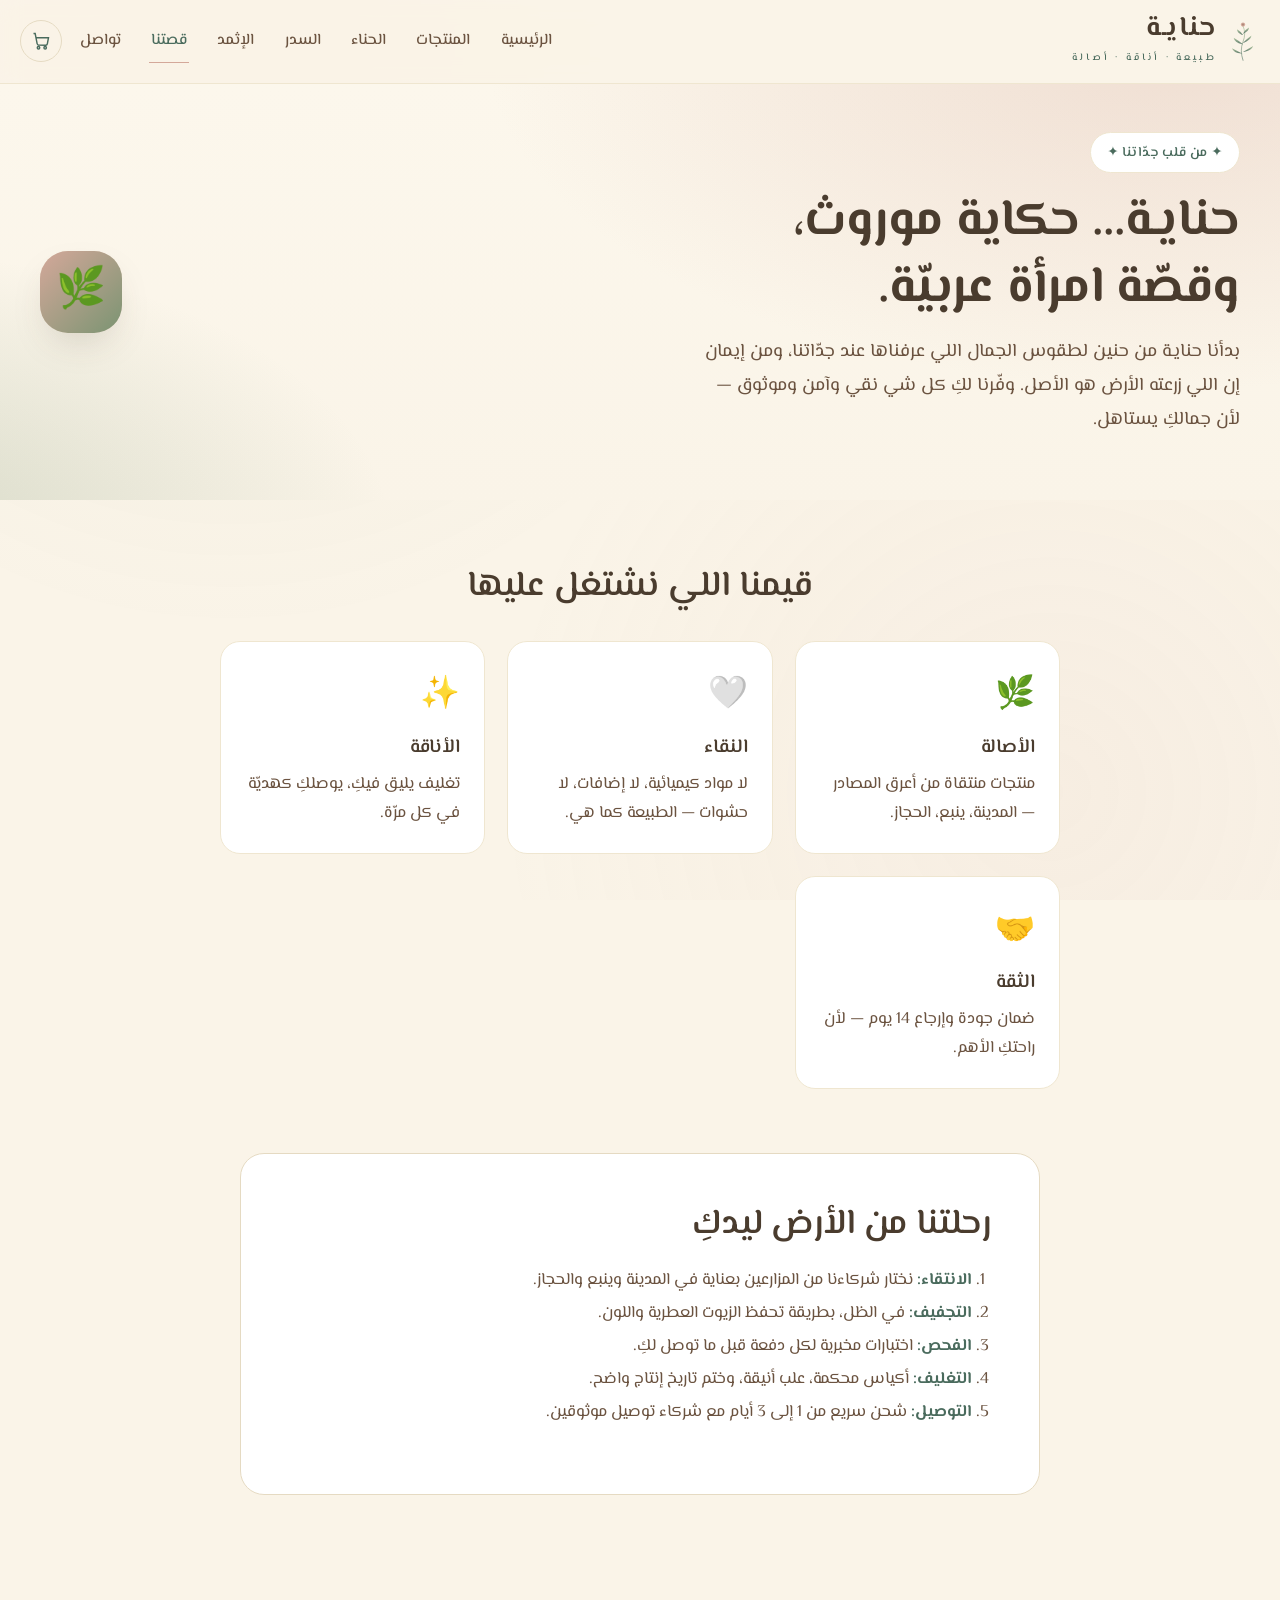
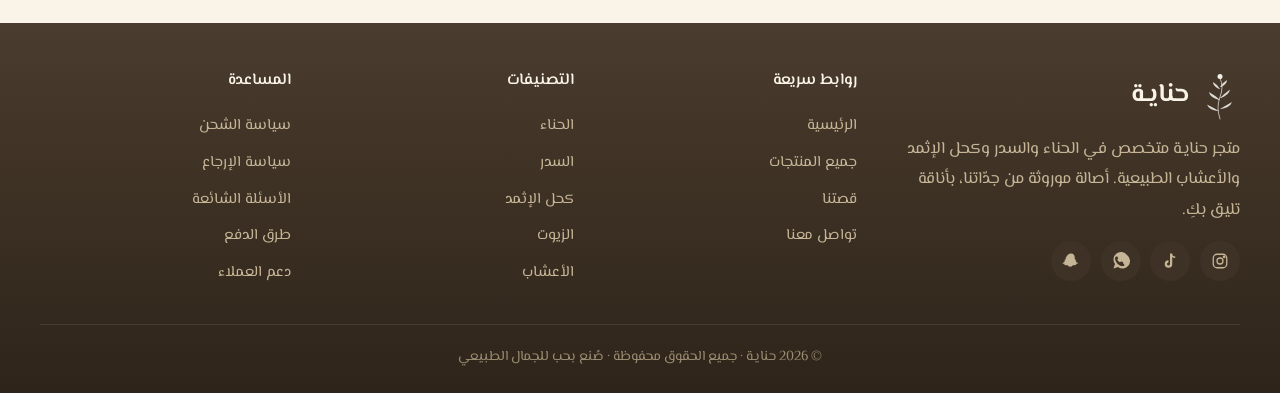
==== commit d26619b8: "SEO شامل + نَفَس نجدي تسويقي + sitemap + JSON-LD + OG - Hero/sections/testimonials بأسلوب نجدي-فصحى-" ====
--- a/about.html
+++ b/about.html
@@ -3,22 +3,63 @@
 <head>
 <meta charset="utf-8" />
 <meta name="viewport" content="width=device-width,initial-scale=1" />
-<title>قصتنا — حنايـة</title>
+
+<title>قصة حنايـة | متجر سعودي لمنتجات الجمال الطبيعي</title>
+<meta name="description" content="تعرّفي على حنايـة: حكاية موروث وأصالة، رحلة منتجاتنا من المزارع إليكِ، وقيمنا في النقاء والأناقة والثقة. متجر سعودي للحناء والسدر والإثمد." />
+<meta name="keywords" content="قصة حنايـة, متجر سعودي طبيعي, موروث الجمال, منتجات نقية, حنا المدينة, رحلة الحناء" />
+<meta name="author" content="حنايـة - Henaya" />
+<meta name="robots" content="index, follow, max-image-preview:large" />
+<meta name="theme-color" content="#4A6B5D" />
+
+<link rel="canonical" href="https://canvasframesa-lang.github.io/henaya/about.html" />
+<link rel="alternate" hreflang="ar" href="https://canvasframesa-lang.github.io/henaya/about.html" />
 <link rel="icon" type="image/svg+xml" href="assets/img/favicon.svg" />
+
+<meta property="og:type" content="website" />
+<meta property="og:site_name" content="حنايـة" />
+<meta property="og:locale" content="ar_SA" />
+<meta property="og:title" content="قصة حنايـة | متجر سعودي للجمال الطبيعي" />
+<meta property="og:description" content="حكاية موروث وأصالة، ومنتجات طبيعية بأناقة تليق بكِ." />
+<meta property="og:url" content="https://canvasframesa-lang.github.io/henaya/about.html" />
+<meta property="og:image" content="https://canvasframesa-lang.github.io/henaya/assets/img/og-cover.svg" />
+
+<meta name="twitter:card" content="summary_large_image" />
+<meta name="twitter:title" content="قصة حنايـة" />
+<meta name="twitter:description" content="حكاية موروث وأصالة من قلب الجزيرة العربية." />
+<meta name="twitter:image" content="https://canvasframesa-lang.github.io/henaya/assets/img/og-cover.svg" />
+
+<link rel="preconnect" href="https://fonts.googleapis.com">
+<link rel="preconnect" href="https://fonts.gstatic.com" crossorigin>
 <link href="https://fonts.googleapis.com/css2?family=El+Messiri:wght@400;500;600;700&display=swap" rel="stylesheet">
 <link rel="stylesheet" href="assets/css/styles.css" />
+
+<script type="application/ld+json">
+{
+  "@context": "https://schema.org",
+  "@type": "AboutPage",
+  "name": "قصة حنايـة",
+  "description": "تعرّفي على متجر حنايـة وقيمنا في الجمال الطبيعي.",
+  "breadcrumb": {
+    "@type":"BreadcrumbList",
+    "itemListElement":[
+      {"@type":"ListItem","position":1,"name":"الرئيسية","item":"https://canvasframesa-lang.github.io/henaya/"},
+      {"@type":"ListItem","position":2,"name":"قصتنا","item":"https://canvasframesa-lang.github.io/henaya/about.html"}
+    ]
+  }
+}
+</script>
 </head>
 <body>
 <main>
   <section class="hero" style="padding:3rem 0;">
     <div class="container grid">
       <div>
-        <span class="eyebrow">من قلبِ جدّاتنا</span>
-        <h1>حنايـة حكايةُ موروث،<br/>وقصّةُ امرأةٍ عربيّة.</h1>
+        <span class="eyebrow">✦ من قلب جدّاتنا ✦</span>
+        <h1>حنايـة... حكاية موروث،<br/>وقصّة امرأة عربيّة.</h1>
         <p class="lead">
-          وُلِدَت حنايـة من حنينٍ لطقوس الجمال التي عرفتْها جدّاتُنا،
-          ومن إيمانٍ بأنّ ما زرعتْه الأرض هو الأصل، وأنّ لكلِّ سيّدةٍ
-          الحقَّ في منتجٍ نقيٍّ يليقُ بها.
+          بدأنا حنايـة من حنين لطقوس الجمال اللي عرفناها عند جدّاتنا،
+          ومن إيمان إن اللي زرعته الأرض هو الأصل. وفّرنا لكِ كل شي
+          نقي وآمن وموثوق — لأن جمالكِ يستاهل.
         </p>
       </div>
       <div class="hero-art">
@@ -30,25 +71,25 @@
 
   <section class="section">
     <div class="container" style="max-width:880px;">
-      <h2 style="text-align:center;">قيمُنا</h2>
+      <h2 style="text-align:center;">قيمنا اللي نشتغل عليها</h2>
       <div class="cards" style="grid-template-columns:repeat(auto-fit,minmax(220px,1fr));margin-top:2rem;">
-        <div class="testi"><div style="font-size:2rem;">🌿</div><h3 style="margin:0;">الأصالة</h3><p>منتجاتٌ منتقاةٌ من أعرقِ المصادر: المدينة، ينبع، الحجاز، والمغرب.</p></div>
-        <div class="testi"><div style="font-size:2rem;">🤍</div><h3 style="margin:0;">النقاء</h3><p>لا موادَّ كيميائيّة، لا إضافاتٍ، لا حشوات — فقط الطبيعةُ كما هي.</p></div>
-        <div class="testi"><div style="font-size:2rem;">✨</div><h3 style="margin:0;">الأناقة</h3><p>تغليفٌ يليقُ بكِ، يصلُكِ كهديّةٍ في كلِّ مرّة.</p></div>
-        <div class="testi"><div style="font-size:2rem;">🤝</div><h3 style="margin:0;">الثقة</h3><p>ضمانُ جودة، وإرجاعٌ خلال 14 يوماً — لأنّكِ تستحقّين الطمأنينة.</p></div>
+        <div class="testi"><div style="font-size:2rem;">🌿</div><h3 style="margin:0;">الأصالة</h3><p>منتجات منتقاة من أعرق المصادر — المدينة، ينبع، الحجاز.</p></div>
+        <div class="testi"><div style="font-size:2rem;">🤍</div><h3 style="margin:0;">النقاء</h3><p>لا مواد كيميائية، لا إضافات، لا حشوات — الطبيعة كما هي.</p></div>
+        <div class="testi"><div style="font-size:2rem;">✨</div><h3 style="margin:0;">الأناقة</h3><p>تغليف يليق فيكِ، يوصلكِ كهديّة في كل مرّة.</p></div>
+        <div class="testi"><div style="font-size:2rem;">🤝</div><h3 style="margin:0;">الثقة</h3><p>ضمان جودة وإرجاع 14 يوم — لأن راحتكِ الأهم.</p></div>
       </div>
     </div>
   </section>
 
   <section class="section" style="padding-top:0;">
     <div class="container" style="max-width:800px;background:#fff;border:1px solid var(--line);border-radius:24px;padding:3rem;">
-      <h2 style="margin-top:0;">رحلتُنا من الأرض إليكِ</h2>
+      <h2 style="margin-top:0;">رحلتنا من الأرض ليدكِ</h2>
       <ol style="padding-inline-start:1.2rem;line-height:2;color:var(--cocoa);">
-        <li><b style="color:var(--sage-deep);">الانتقاء:</b> نختارُ شُركاءَنا المزارعين بعنايةٍ في المدينة، وينبع، والمغرب.</li>
-        <li><b style="color:var(--sage-deep);">التجفيف:</b> في الظِّلِّ، بطريقةٍ تحفظُ الزيوتَ العطريّةَ واللون.</li>
-        <li><b style="color:var(--sage-deep);">الفحص:</b> اختباراتٌ مخبريّةٌ تضمنُ نقاءَ كلِّ دفعةٍ قبل التغليف.</li>
-        <li><b style="color:var(--sage-deep);">التغليف:</b> أكياسٌ محكمةٌ، علبٌ أنيقة، وختمُ تاريخِ الإنتاج.</li>
-        <li><b style="color:var(--sage-deep);">التوصيل:</b> شحنٌ سريعٌ خلال 1-3 أيّامٍ مع شُركاءَ موثوقين.</li>
+        <li><b style="color:var(--sage-deep);">الانتقاء:</b> نختار شركاءنا من المزارعين بعناية في المدينة وينبع والحجاز.</li>
+        <li><b style="color:var(--sage-deep);">التجفيف:</b> في الظل، بطريقة تحفظ الزيوت العطرية واللون.</li>
+        <li><b style="color:var(--sage-deep);">الفحص:</b> اختبارات مخبرية لكل دفعة قبل ما توصل لكِ.</li>
+        <li><b style="color:var(--sage-deep);">التغليف:</b> أكياس محكمة، علب أنيقة، وختم تاريخ إنتاج واضح.</li>
+        <li><b style="color:var(--sage-deep);">التوصيل:</b> شحن سريع من 1 إلى 3 أيام مع شركاء توصيل موثوقين.</li>
       </ol>
     </div>
   </section>
